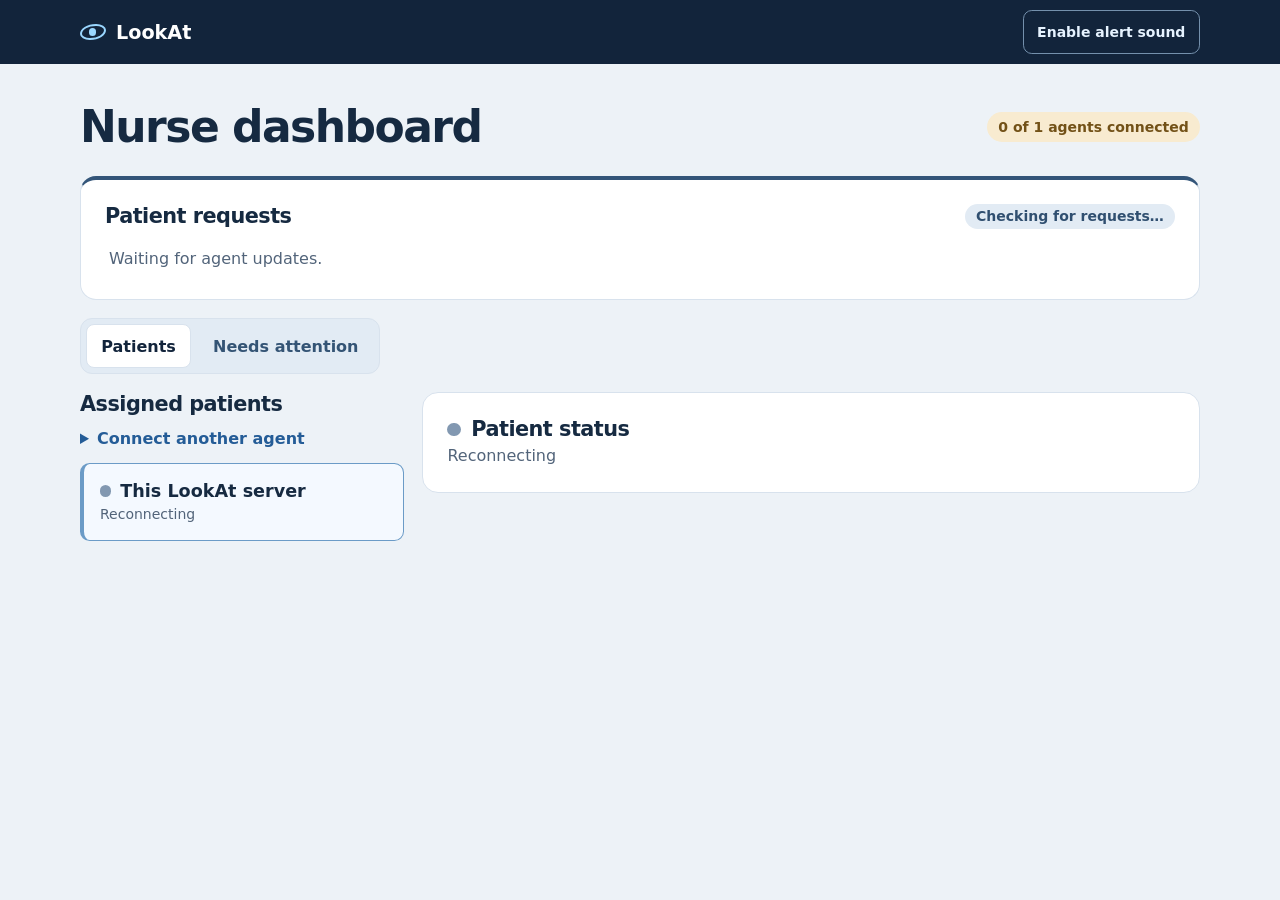
==== web/nurse.html @ e1f78a13 "Merge remote-tracking branch 'origin/William' into p2-paco-merge # Conflicts: #	lookat/nurse_bridge." ====
<!doctype html>
<html lang="en">
<head>
  <meta charset="utf-8">
  <meta name="viewport" content="width=device-width, initial-scale=1">
  <meta name="theme-color" content="#12243b">
  <title>Nurse dashboard | LookAt</title>
  <link rel="stylesheet" href="/web/nurse.css">
  <script defer src="/web/nurse.js"></script>
</head>
<body>
  <header class="topbar">
    <div class="wrap topbar-inner">
      <div class="brand"><span class="brand-mark" aria-hidden="true"></span>LookAt</div>
      <button id="sound" class="button sound" type="button" aria-pressed="false">Enable alert sound</button>
    </div>
  </header>
  <main class="wrap dashboard">
    <div class="page-heading">
      <h1>Nurse dashboard</h1>
      <p id="connection-summary" class="connection" role="status">Connecting to LookAt…</p>
    </div>

    <div id="shift-controls" class="shift-controls" hidden>
      <div>
        <p id="shift-status" role="status"></p>
        <p id="shift-ai-status" class="muted"></p>
      </div>
      <button id="start-shift" class="button primary" type="button">Start shift</button>
      <button id="end-shift" class="button" type="button" hidden>End shift</button>
    </div>

    <section id="request-queue" class="panel request-queue" aria-labelledby="request-heading">
      <div class="section-heading">
        <h2 id="request-heading">Patient requests</h2>
        <span id="queue-count" class="count" role="status">Checking for requests…</span>
      </div>
      <div id="alerts" class="alert-list request-list" tabindex="0" aria-label="Open patient requests">
        <p class="empty">Waiting for agent updates.</p>
      </div>
    </section>

    <div class="tabs" role="tablist" aria-label="Nurse dashboard views">
      <button id="patients-tab" type="button" role="tab" aria-selected="true" aria-controls="overview">Patients</button>
      <button id="attention-tab" type="button" role="tab" aria-selected="false" aria-controls="attention" tabindex="-1">
        Needs attention <span id="alert-count" class="count" hidden></span>
      </button>
    </div>
    <p id="alert-announcement" class="visually-hidden" role="alert"></p>
    <section id="attention" class="panel intervention" role="tabpanel" aria-labelledby="attention-tab" tabindex="0" hidden>
      <h2>Request history</h2>
      <p id="handled-empty" class="empty">No handled requests yet.</p>
      <details id="history" class="history" hidden>
        <summary id="history-label">Handled alerts</summary>
        <div id="handled" class="alert-list"></div>
      </details>
    </section>

    <div id="overview" class="patient-grid" role="tabpanel" aria-labelledby="patients-tab" tabindex="0">
      <section class="roster" aria-labelledby="patient-heading">
        <div class="section-heading">
          <h2 id="patient-heading">Assigned patients</h2>
          <details class="agent-setup">
            <summary>Connect another agent</summary>
            <form id="connect-form">
              <label for="agent-url">LookAt server URL</label>
              <input id="agent-url" name="agent-url" type="url" placeholder="http://room-device:8000" required>
              <button class="button primary" type="submit">Connect agent</button>
            </form>
          </details>
        </div>
        <ul id="patients" class="patient-list"></ul>
      </section>
      <section id="patient-panel" class="panel details" aria-labelledby="details-heading">
        <div class="section-heading">
          <div>
            <h2 id="details-heading" class="patient-marker" tabindex="-1">Patient status</h2>
            <p id="patient-status" class="muted" role="status">Waiting for patient data…</p>
          </div>
          <a id="patient-screen" class="button" target="_blank" rel="noopener" hidden>Open patient screen</a>
        </div>
        <div id="patient-actions" hidden>
          <form id="question-form" class="question-composer" aria-labelledby="composer-heading">
            <h3 id="composer-heading">Ask the patient</h3>
            <label for="question">Question</label>
            <textarea id="question" rows="2" maxlength="300" required></textarea>
            <label for="options" id="options-label">Answer choices, one per line</label>
            <textarea id="options" rows="2" maxlength="500" required>Yes
No</textarea>
            <p id="options-source" class="muted option-source"></p>
            <div class="form-row">
              <button id="send-question" class="button primary" type="submit">Send question</button>
              <button id="draft-question" class="button" type="button" hidden>Draft with Claude</button>
              <button id="send-message" class="button" type="button" title="The patient reads it and answers OK">Send as message</button>
              <button id="suggest-choices" class="button" type="button" hidden>Suggest choices</button>
              <button id="end-session" class="button" type="button" hidden>End conversation</button>
            </div>
          </form>
          <div id="latest-reply" class="latest-reply" role="status" hidden></div>
          <section id="simulated-reply" class="note simulation" aria-label="Simulate patient reply" hidden></section>
        </div>
        <details id="profile-details" class="profile-details" hidden>
          <summary>Patient profile and history</summary>
          <div id="notes"></div>
          <section id="history-panel" class="note" aria-labelledby="history-heading" hidden>
            <div class="section-heading">
              <h3 id="history-heading">Chat history</h3>
              <small id="history-source" class="muted" hidden></small>
            </div>
            <div id="chat-history"></div>
          </section>
          <section id="simulation" class="note simulation" hidden></section>
          <form id="presence-form" class="note" hidden>
            <label for="presence">Visitor status</label>
            <div class="form-row">
              <select id="presence">
                <option value="unknown">Unknown</option>
                <option value="present">Visitors present</option>
                <option value="absent">No visitors</option>
              </select>
              <button id="save-presence" class="button" type="submit">Save status</button>
            </div>
          </form>
          <button id="visit" class="button profile-visit" type="button" hidden>Log visit</button>
        </details>
      </section>
    </div>

    <section id="supervisor-panel" class="panel supervisor" aria-labelledby="supervisor-heading" hidden>
      <div class="section-heading">
        <h2 id="supervisor-heading">Suggested check-ins</h2>
        <span id="supervisor-mode" class="muted">Two-patient simulation</span>
      </div>
      <div id="proposals" class="proposal-list" aria-live="polite"></div>
    </section>

    <section id="shift-panel" class="panel shift-panel" aria-labelledby="shift-heading" hidden>
      <h2 id="shift-heading">Shift feeds</h2>
      <div id="shift-feeds" class="shift-feeds"></div>
    </section>

    <p id="feedback" class="feedback" role="status" hidden></p>
  </main>
  <dialog id="request-question-dialog" aria-labelledby="request-question-heading">
    <form id="request-question-form">
      <h2 id="request-question-heading">Ask about this request</h2>
      <p id="request-question-context" class="muted patient-marker"></p>
      <label for="request-question">Question</label>
      <textarea id="request-question" rows="2" maxlength="300" required autofocus></textarea>
      <div id="request-branches" class="request-branches" hidden>
        <p id="request-branches-source" class="muted option-source"></p>
        <fieldset>
          <legend>Left choice</legend>
          <label for="request-left-label">Patient answer</label>
          <input id="request-left-label" maxlength="60">
          <label for="request-left-step">Nurse next step</label>
          <input id="request-left-step" maxlength="160">
        </fieldset>
        <fieldset>
          <legend>Right choice</legend>
          <label for="request-right-label">Patient answer</label>
          <input id="request-right-label" maxlength="60">
          <label for="request-right-step">Nurse next step</label>
          <input id="request-right-step" maxlength="160">
        </fieldset>
      </div>
      <p id="request-question-feedback" class="muted" role="status" hidden></p>
      <div class="form-row">
        <button id="draft-request-branches" class="button primary" type="submit">Suggest two choices</button>
        <button id="draft-request-question" class="button" type="button" hidden>Draft with Claude</button>
        <button id="send-request-question" class="button primary" type="button" hidden>Send question</button>
        <button id="cancel-request-question" class="button" type="button">Cancel</button>
      </div>
    </form>
  </dialog>
  <dialog id="arrival-eta-dialog" aria-labelledby="arrival-eta-heading">
    <form id="arrival-eta-form">
      <h2 id="arrival-eta-heading">Send arrival estimate</h2>
      <p id="arrival-eta-context" class="muted"></p>
      <label for="arrival-eta-minutes">Estimated minutes until arrival</label>
      <input id="arrival-eta-minutes" type="number" min="1" max="120" step="1" required autofocus>
      <p id="arrival-eta-feedback" class="muted" role="status"></p>
      <div class="form-row">
        <button id="send-arrival-eta" class="button primary" type="submit">Send estimate</button>
        <button id="cancel-arrival-eta" class="button" type="button">Cancel</button>
      </div>
    </form>
  </dialog>
  <dialog id="eta-reminder-dialog" aria-labelledby="eta-reminder-heading" aria-describedby="eta-reminder-request">
    <form id="eta-reminder-form">
      <h2 id="eta-reminder-heading"></h2>
      <p id="eta-reminder-request" class="muted"></p>
      <button id="eta-attended" class="button primary" type="button" autofocus>Yes</button>
      <label for="eta-extension-minutes">Extend by how many minutes?</label>
      <div class="form-row">
        <input id="eta-extension-minutes" type="number" min="1" max="120" step="1" required>
        <button id="eta-extend" class="button" type="submit">Extend ETA</button>
      </div>
      <p id="eta-reminder-feedback" class="muted" role="status"></p>
    </form>
  </dialog>
</body>
</html>
---- web/nurse.css ----
:root {
  color-scheme: light;
  font-family: "Segoe UI", system-ui, sans-serif;
  background: #edf2f7;
  color: #162a41;
  --navy: #12243b;
  --muted: #52647a;
  --line: #d8e2ed;
  --blue: #245c97;
  --urgent: #a22732;
}

[data-patient-color="blue"] { --patient-accent: #3469a4; --patient-soft: #e8f2fd; --patient-ink: #244d79; }
[data-patient-color="teal"] { --patient-accent: #17766a; --patient-soft: #e0f3ee; --patient-ink: #12564d; }
[data-patient-color="violet"] { --patient-accent: #7856a9; --patient-soft: #f1eafa; --patient-ink: #573c7d; }
[data-patient-color="indigo"] { --patient-accent: #515da5; --patient-soft: #eceffd; --patient-ink: #3c4987; }
[data-patient-color="plum"] { --patient-accent: #995487; --patient-soft: #f8edf6; --patient-ink: #743968; }
[data-patient-color="forest"] { --patient-accent: #417148; --patient-soft: #eaf3e8; --patient-ink: #335839; }
[data-patient-color="slate"] { --patient-accent: #4b687d; --patient-soft: #e9f1f6; --patient-ink: #354f63; }
[data-patient-color="stone"] { --patient-accent: #646478; --patient-soft: #f0eff6; --patient-ink: #4b4b61; }
.patient-marker::before {
  content: "";
  display: inline-block;
  width: .65em;
  height: .65em;
  margin-right: .5em;
  border-radius: 50%;
  background: var(--patient-accent, #8298b1);
}

* { box-sizing: border-box; }
[hidden] { display: none !important; }
body { margin: 0; }
button, input, select, textarea { font: inherit; }
button, summary { cursor: pointer; }
button:disabled { cursor: default; opacity: .65; }
:focus-visible { outline: 3px solid #3777be; outline-offset: 3px; }
h1, h2, h3, p, ul { margin: 0; }
h1 { font-size: clamp(1.9rem, 4vw, 2.75rem); line-height: 1.12; letter-spacing: -.035em; }
h2 { font-size: 1.3rem; letter-spacing: -.025em; }
h3 { font-size: 1rem; }
p, li { line-height: 1.5; overflow-wrap: anywhere; }

.wrap { width: min(70rem, calc(100% - 2rem)); margin-inline: auto; }
.topbar { background: var(--navy); color: white; }
.topbar-inner, .section-heading, .page-heading, .alert-meta {
  display: flex;
  justify-content: space-between;
  align-items: center;
  gap: .8rem;
  flex-wrap: wrap;
}
.topbar-inner { min-height: 4rem; }
.brand { display: flex; align-items: center; gap: .65rem; font-size: 1.2rem; font-weight: 700; }
.brand-mark {
  display: grid;
  place-items: center;
  width: 1.6rem;
  height: 1rem;
  border: 2px solid #9ad7ff;
  border-radius: 65% 40%;
}
.brand-mark::after { content: ""; width: .45rem; height: .45rem; border-radius: 50%; background: #9ad7ff; }
.dashboard { display: grid; gap: 1.15rem; padding-block: 2.4rem 3rem; }
.page-heading { margin-bottom: .35rem; }
.shift-controls { display: flex; align-items: center; justify-content: space-between; gap: .65rem; flex-wrap: wrap; }
.shift-controls p:first-child { font-weight: 650; }
.shift-controls p + p { font-size: .85rem; }
.tabs { display: flex; flex-wrap: wrap; gap: .4rem; padding: .3rem; border: 1px solid var(--line); border-radius: .75rem; background: #e2ebf4; justify-self: start; }
.tabs button {
  min-height: 2.75rem;
  display: flex;
  align-items: center;
  gap: .55rem;
  padding-inline: .9rem;
  color: #345475;
  background: transparent;
  border: 1px solid transparent;
  border-radius: .5rem;
  font-weight: 650;
}
.tabs button[aria-selected="true"] { background: white; border-color: var(--line); color: var(--navy); }
.tabs .count { padding: .02rem .45rem; }
.count[data-urgent="true"] { background: #f8dce0; color: #86232e; }
.connection, .count, .alert-kind {
  border-radius: 2rem;
  padding: .28rem .7rem;
  background: #e2ebf4;
  color: #304f70;
  font-size: .875rem;
  font-weight: 650;
}
.connection[data-state="ready"] { background: #dfeee6; color: #22573e; }
.connection[data-state="partial"] { background: #f8ebd0; color: #725117; }
.panel { background: white; border: 1px solid var(--line); border-radius: 1rem; padding: clamp(1rem, 3vw, 1.5rem); }
.intervention { border-top: 4px solid #53779d; }
.request-queue { border-top: 4px solid #335579; }
.request-list { max-height: min(18rem, 34vh); overflow-y: auto; padding: .25rem; }
.request-list:has(.alert-card) { grid-template-columns: repeat(auto-fit, minmax(min(100%, 18rem), 1fr)); }
.request-list .alert-card { display: flex; flex-direction: column; }
.request-list .alert-actions { margin-top: auto; padding-top: .75rem; }
.request-list .alert-card h3 { font-size: 1.12rem; line-height: 1.35; }
.priority-label { border-radius: 2rem; padding: .18rem .55rem; background: #dfeaf6; color: #294b6b; font-weight: 750; }
.alert-card[data-priority="urgent"] { background: #fff0f1; border-left-color: var(--urgent); }
.alert-card[data-priority="urgent"] .priority-label { background: #f4d4d9; color: #7a1f2b; }
.alert-card[data-priority="soon"] { background: #fff7e6; border-left-color: #a16a15; }
.alert-card[data-priority="soon"] .priority-label { background: #f5e1b7; color: #65440f; }
.alert-card[data-priority="unrated"] .priority-label { background: #e8edf3; color: #465b70; }
.request-recommendation { font-weight: 650; }
.supervisor { border-top: 4px solid var(--blue); }
.proposal-list { display: grid; grid-template-columns: repeat(auto-fit, minmax(min(100%, 20rem), 1fr)); gap: .75rem; margin-top: .9rem; }
.proposal { display: flex; flex-direction: column; }
.proposal[data-patient-color] { border-left-color: var(--patient-accent); }
.proposal-branches { padding-left: 1.5rem; margin: .7rem 0; }
.proposal-branches li + li { margin-top: .45rem; }
.proposal-branches small { display: block; }
.proposal .alert-actions { margin-top: auto; padding-top: .75rem; }
.shift-feeds { display: grid; grid-template-columns: repeat(auto-fit, minmax(min(100%, 19rem), 1fr)); gap: .75rem; margin-top: .9rem; }
.shift-feed { background: #f7fafc; border: 1px solid var(--line); border-radius: .65rem; padding: .85rem 1rem; }
.shift-feed[data-patient-color], #patient-panel[data-patient-color] { border-top: 3px solid var(--patient-accent); }
.shift-feed h3 { margin-bottom: .35rem; }
.shift-feed ul { list-style: none; padding: 0; margin: 0; max-height: 17rem; overflow: auto; }
.shift-feed li { padding: .5rem 0; }
.shift-feed li + li { border-top: 1px solid var(--line); }
.shift-feed time { color: var(--muted); font-size: .8rem; font-variant-numeric: tabular-nums; }
.shift-response { display: block; color: var(--blue); font-size: .85rem; margin-top: .15rem; }
.demo-camera { display: block; margin: .5rem 0 .75rem; padding: .55rem .7rem; border-radius: .5rem; background: #e6eef8; color: #244a76; font-weight: 650; }
.demo-camera:hover { background: #d9e7f6; }
.demo-camera small { display: block; font-weight: 400; color: var(--muted); }
.simulation { display: grid; justify-items: start; gap: .6rem; }
.simulation a.button { text-decoration: none; }
.alert-list { display: grid; gap: .7rem; margin-top: .9rem; }
.alert-card {
  padding: .85rem 1rem;
  border: 1px solid var(--line);
  border-left: 4px solid #668db2;
  border-radius: .65rem;
  background: #f7fafc;
}
.alert-meta { justify-content: flex-start; font-size: .875rem; color: var(--muted); }
.alert-origin { font-weight: 650; }
.patient-link {
  color: var(--patient-ink, var(--blue));
  background: var(--patient-soft, transparent);
  border: 0;
  border-radius: 2rem;
  padding: .2rem .5rem;
  text-decoration: underline;
  font-weight: 650;
  text-align: left;
}
.alert-card h3 { margin-top: .45rem; }
.alert-card p { margin-top: .25rem; }
.alert-actions { display: flex; flex-wrap: wrap; gap: .5rem; margin-top: .75rem; }
.muted, .empty { color: var(--muted); }
.history { border-top: 1px solid var(--line); margin-top: 1rem; padding-top: .85rem; }
summary { color: var(--blue); font-weight: 650; }
.patient-grid { display: grid; grid-template-columns: minmax(13rem, 1fr) minmax(0, 2.4fr); align-items: start; gap: 1.15rem; }
.patient-list { list-style: none; padding: 0; display: grid; gap: .75rem; margin-top: .9rem; }
.patient-item { display: grid; }
.disconnect {
  justify-self: end;
  min-height: 2.5rem;
  border: 0;
  padding: .25rem .45rem;
  background: transparent;
  color: var(--blue);
  font-size: .875rem;
}
.disconnect:hover:not(:disabled) { text-decoration: underline; }
.patient-tile {
  width: 100%;
  text-align: left;
  padding: .9rem 1rem;
  background: white;
  color: inherit;
  border: 1px solid var(--line);
  border-left: 4px solid var(--patient-accent, var(--line));
  border-radius: .6rem;
  overflow-wrap: anywhere;
}
.patient-tile:hover { border-color: var(--patient-accent, #6b9bc7); }
.patient-tile[aria-pressed="true"] { background: var(--patient-soft, #f4f9ff); border-color: var(--patient-accent, #6b9bc7); }
.patient-name { display: block; font-size: 1.1rem; }
.patient-meta { display: block; color: var(--muted); font-size: .875rem; }
.tile-metrics { display: flex; flex-wrap: wrap; gap: .35rem; margin-top: .65rem; }
.metric { border-radius: .3rem; padding: .15rem .45rem; background: #e7eef6; color: #294b6b; font-size: .875rem; font-weight: 650; }
.button {
  min-height: 2.75rem;
  padding: .45rem .85rem;
  border: 1px solid #acc0d3;
  border-radius: .55rem;
  color: var(--blue);
  background: white;
  font-weight: 650;
}
.button:hover:not(:disabled) { background: #eaf3fd; }
.button.primary { background: var(--blue); color: white; border-color: var(--blue); }
.button.primary:hover:not(:disabled) { background: #174a7c; }
.button.sound { background: transparent; color: #e6f3ff; border-color: #7490ac; font-size: .875rem; }
.button.sound:hover { background: #254158; }
.agent-setup form, #question-form, #presence-form { display: grid; gap: .5rem; }
.agent-setup form { margin-top: .75rem; }
form label { font-size: .875rem; font-weight: 650; }
form :is(input, select, textarea) {
  width: 100%;
  min-height: 2.75rem;
  padding: .45rem .65rem;
  background: white;
  color: inherit;
  border: 1px solid #acc0d3;
  border-radius: .55rem;
}
textarea { resize: vertical; }
.form-row { display: flex; flex-wrap: wrap; gap: .5rem; align-items: center; }
.form-row select {
  appearance: none;
  width: auto;
  padding-right: 2rem;
  background-image: linear-gradient(45deg, transparent 50%, #345475 50%), linear-gradient(135deg, #345475 50%, transparent 50%);
  background-position: right .9rem center, right .6rem center;
  background-size: .3rem .3rem;
  background-repeat: no-repeat;
}
.details .section-heading p { margin-top: .15rem; }
#patient-screen { display: inline-flex; align-items: center; text-decoration: none; }
.question-composer {
  margin-top: .9rem;
  padding: clamp(.8rem, 3vw, 1.15rem);
  border: 1px solid #c9dbef;
  border-radius: .75rem;
  background: #f1f7ff;
}
.question-composer h3 { font-size: 1.2rem; margin-bottom: .15rem; }
.question-composer .form-row { margin-top: .35rem; }
.latest-reply { margin-top: .65rem; padding: .65rem .85rem; border-left: 3px solid #8aaccf; background: #f7fafc; }
.latest-reply .reply-answer { font-weight: 650; }
.conversation { list-style: none; margin: .5rem 0 0; padding: 0; display: grid; gap: .35rem; max-height: 16rem; overflow-y: auto; }
.conversation li { display: grid; grid-template-columns: 3.2rem auto 1fr; gap: .5rem; align-items: baseline; }
.conversation time { color: var(--muted); font-size: .8rem; font-variant-numeric: tabular-nums; }
.conversation .who { font-size: .75rem; font-weight: 700; text-transform: uppercase; letter-spacing: .04em; color: var(--muted); }
.conversation .from-patient .who { color: #2f6f4f; }
.conversation .from-patient .text { font-weight: 650; }
.conversation .choices { color: var(--muted); font-size: .85rem; }
.profile-details { border-top: 1px solid var(--line); margin-top: 1rem; padding-top: .85rem; }
.profile-details > summary { min-height: 2.2rem; padding: .25rem 0; }
.profile-visit { margin-top: .85rem; }
.option-source { font-size: .85rem; }
#request-question-dialog, #arrival-eta-dialog, #eta-reminder-dialog {
  width: min(36rem, calc(100% - 1.5rem));
  max-height: calc(100dvh - 1.5rem);
  padding: clamp(1rem, 3vw, 1.5rem);
  border: 1px solid var(--line);
  border-radius: .85rem;
  color: inherit;
}
#request-question-dialog::backdrop, #arrival-eta-dialog::backdrop, #eta-reminder-dialog::backdrop { background: #12243b73; }
#request-question-form, #arrival-eta-form, #eta-reminder-form, .request-branches, .request-branches fieldset { display: grid; gap: .5rem; }
#arrival-eta-feedback:empty, #eta-reminder-feedback:empty { display: none; }
#eta-attended { justify-self: start; }
.request-branches fieldset { min-width: 0; border: 1px solid var(--line); border-radius: .5rem; margin: 0; }
.request-branches legend { padding: 0 .25rem; font-weight: 650; }
.note { border-top: 1px solid var(--line); margin-top: .9rem; padding-top: .9rem; }
.note p, .note ul { margin-top: .25rem; }
.note ul { padding-left: 1.25rem; }
.note li + li { margin-top: .3rem; }
.profile-metrics { display: grid; grid-template-columns: repeat(2, minmax(0, 1fr)); gap: .5rem; margin: .65rem 0; }
.profile-metrics div { padding: .5rem .6rem; border-radius: .5rem; background: #eef4fb; }
.profile-metrics dt { font-size: .78rem; font-weight: 650; color: var(--muted); }
.profile-metrics dd { margin: .18rem 0 0; overflow-wrap: anywhere; }
.vitals-table { width: 100%; border-collapse: collapse; font-size: .85rem; margin-top: .75rem; }
.vitals-table caption { text-align: left; font-weight: 700; margin-bottom: .3rem; }
.vitals-table th, .vitals-table td { text-align: left; padding: .35rem .3rem; border-bottom: 1px solid var(--line); }
.vitals-table thead { font-size: .78rem; color: var(--muted); }
.current-reading { font-weight: 650; }
.trend-reading { color: var(--muted); font-variant-numeric: tabular-nums; }
.chat-timeline { list-style: none; padding: 0; margin: .6rem 0 0; max-height: 23rem; overflow: auto; }
.chat-entry { display: grid; grid-template-columns: 4.5rem minmax(0, 1fr); gap: .4rem; padding: .5rem 0; }
.chat-entry + .chat-entry { border-top: 1px solid var(--line); }
.chat-time, .chat-action { color: var(--muted); font-size: .875rem; }
.chat-time { font-variant-numeric: tabular-nums; }
.chat-action { margin-left: .5rem; }
.room { display: flex; flex-wrap: wrap; gap: .4rem 1rem; list-style: none; padding: 0 !important; color: var(--muted); }
.room li + li { margin-top: 0; }
.feedback {
  position: sticky;
  bottom: 1rem;
  justify-self: end;
  width: fit-content;
  padding: .75rem 1rem;
  background: var(--navy);
  color: white;
  border-radius: .55rem;
  box-shadow: 0 .35rem 1.5rem #12243b35;
}
.visually-hidden { position: absolute; width: 1px; height: 1px; overflow: hidden; clip-path: inset(50%); white-space: nowrap; }

@media (max-width: 48rem) {
  .patient-grid { grid-template-columns: 1fr; }
  .patient-list { grid-template-columns: repeat(auto-fit, minmax(min(100%, 11rem), 1fr)); max-height: 11rem; overflow-y: auto; }
  .dashboard { padding-top: 1.6rem; }
}
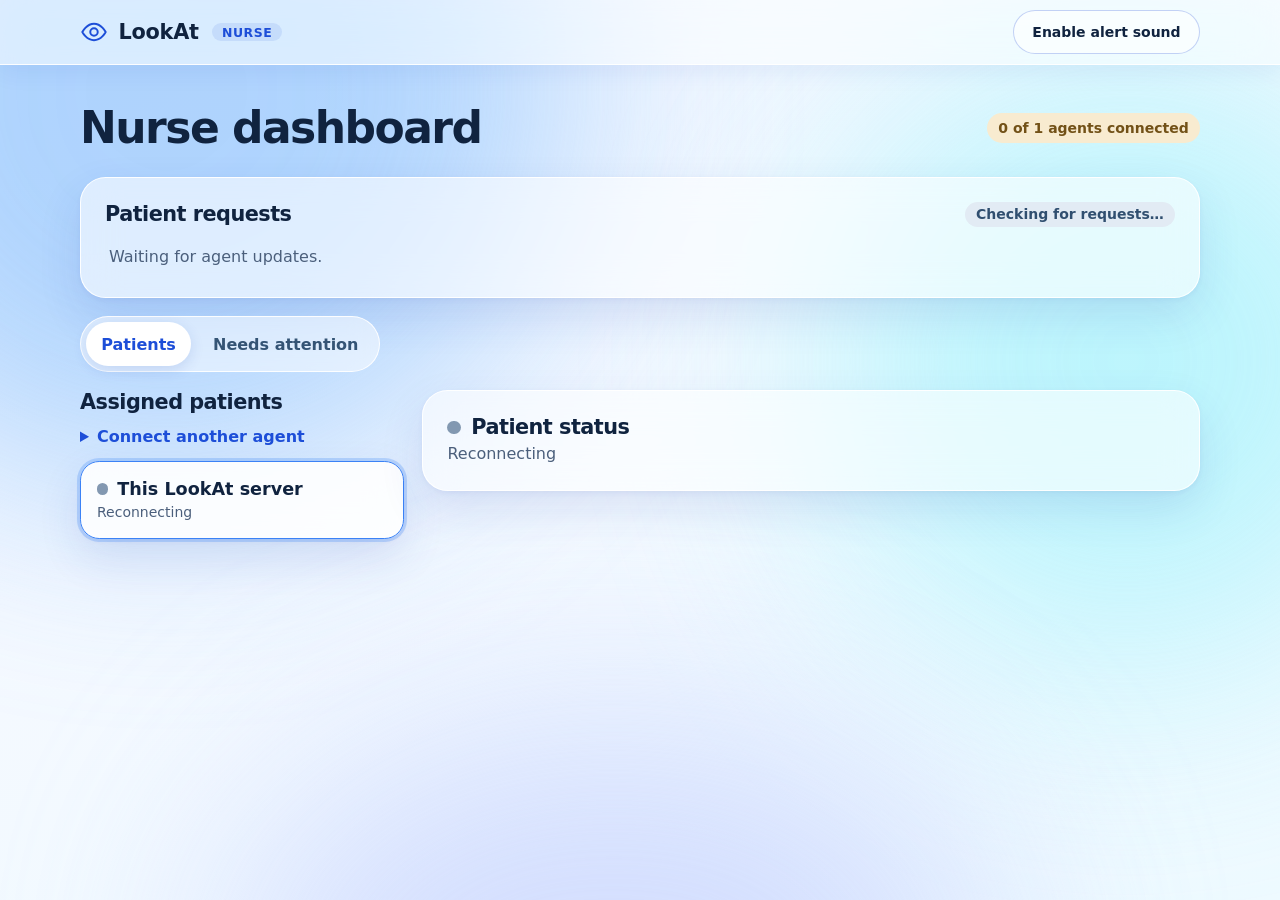
==== commit 1665f055: "Nurse app: room controls, add a fact, answer seconds, Other highlight, Aurora glass look - Room pane" ====
--- a/web/nurse.html
+++ b/web/nurse.html
@@ -3,15 +3,16 @@
 <head>
   <meta charset="utf-8">
   <meta name="viewport" content="width=device-width, initial-scale=1">
-  <meta name="theme-color" content="#12243b">
+  <meta name="theme-color" content="#dbeafe">
   <title>Nurse dashboard | LookAt</title>
   <link rel="stylesheet" href="/web/nurse.css">
   <script defer src="/web/nurse.js"></script>
 </head>
 <body>
+  <div class="aurora" aria-hidden="true"><i class="b1"></i><i class="b2"></i><i class="b3"></i></div>
   <header class="topbar">
     <div class="wrap topbar-inner">
-      <div class="brand"><span class="brand-mark" aria-hidden="true"></span>LookAt</div>
+      <div class="brand"><svg class="brand-eye" viewBox="0 0 24 24" aria-hidden="true"><path d="M2 12s3.6-7 10-7 10 7 10 7-3.6 7-10 7S2 12 2 12z"/><circle cx="12" cy="12" r="3.2"/></svg>LookAt<span class="brand-sub">Nurse</span></div>
       <button id="sound" class="button sound" type="button" aria-pressed="false">Enable alert sound</button>
     </div>
   </header>
@@ -97,6 +98,28 @@
             </div>
           </form>
           <div id="latest-reply" class="latest-reply" role="status" hidden></div>
+          <section id="room-controls" class="room-controls" aria-labelledby="room-heading" hidden>
+            <div class="section-heading">
+              <h3 id="room-heading">Room</h3>
+              <span id="room-temp" class="room-temp"></span>
+            </div>
+            <div class="room-row">
+              <div class="setpoint">
+                <button id="setpoint-down" class="button round" type="button" aria-label="Lower the AC setpoint">−</button>
+                <span><small>AC setpoint</small><b id="setpoint-value">–</b></span>
+                <button id="setpoint-up" class="button round" type="button" aria-label="Raise the AC setpoint">+</button>
+              </div>
+              <button id="toggle-lamp" class="button switch" type="button" aria-pressed="false">Lamp</button>
+              <button id="toggle-fan" class="button switch" type="button" aria-pressed="false">Fan</button>
+            </div>
+            <form id="fact-form" class="fact-form">
+              <label for="fact">Add something the team should know</label>
+              <div class="form-row">
+                <input id="fact" maxlength="200" placeholder="e.g. Prefers the blinds half open">
+                <button class="button" type="submit">Add</button>
+              </div>
+            </form>
+          </section>
           <section id="simulated-reply" class="note simulation" aria-label="Simulate patient reply" hidden></section>
         </div>
         <details id="profile-details" class="profile-details" hidden>
--- a/web/nurse.css
+++ b/web/nurse.css
@@ -300,3 +300,114 @@
   .patient-list { grid-template-columns: repeat(auto-fit, minmax(min(100%, 11rem), 1fr)); max-height: 11rem; overflow-y: auto; }
   .dashboard { padding-top: 1.6rem; }
 }
+
+/* ================= Aurora glass theme: matches the patient screen's day look ================= */
+:root {
+  font-family: "Segoe UI Variable Display", "Segoe UI", system-ui, -apple-system, sans-serif;
+  background: linear-gradient(160deg, #eef5ff 0%, #f5f9ff 45%, #eefaff 100%);
+  color: #10233f;
+  --navy: #10233f;
+  --muted: #4b5f7c;
+  --line: rgba(255, 255, 255, .9);
+  --blue: #1d4ed8;
+  --urgent: #dc2f3c;
+  --glass: rgba(255, 255, 255, .58);
+  --glass-strong: rgba(255, 255, 255, .78);
+  --glass-shadow: 0 18px 44px rgba(30, 64, 175, .12), 0 2px 6px rgba(30, 64, 175, .06);
+}
+body { min-height: 100vh; -webkit-font-smoothing: antialiased; }
+.aurora { position: fixed; inset: 0; z-index: -1; overflow: hidden; pointer-events: none; }
+.aurora i { position: absolute; border-radius: 50%; filter: blur(9vw); opacity: .7; }
+.aurora .b1 { width: 62vw; height: 62vw; left: -18vw; top: -24vw; background: #93c5fd; animation: n-drift1 28s ease-in-out infinite alternate; }
+.aurora .b2 { width: 48vw; height: 48vw; right: -12vw; top: 6vh; background: #a5f3fc; animation: n-drift2 34s ease-in-out infinite alternate; }
+.aurora .b3 { width: 60vw; height: 40vw; left: 18vw; bottom: -26vw; background: #c7d2fe; animation: n-drift3 30s ease-in-out infinite alternate; }
+@keyframes n-drift1 { to { transform: translate(14vw, 10vh) scale(1.1); } }
+@keyframes n-drift2 { to { transform: translate(-12vw, 14vh) scale(.92); } }
+@keyframes n-drift3 { to { transform: translate(-10vw, -12vh) scale(1.08); } }
+@media (prefers-reduced-motion: reduce) { .aurora i { animation: none; } }
+
+/* glass top bar */
+.topbar {
+  position: sticky; top: 0; z-index: 10; color: var(--navy);
+  background: rgba(255, 255, 255, .55); border-bottom: 1px solid rgba(255, 255, 255, .9);
+  backdrop-filter: blur(18px) saturate(1.2); -webkit-backdrop-filter: blur(18px) saturate(1.2);
+  box-shadow: 0 6px 24px rgba(30, 64, 175, .08);
+}
+.brand { font-size: 1.3rem; font-weight: 650; letter-spacing: -.01em; }
+.brand-eye { width: 1.75rem; height: 1.75rem; fill: none; stroke: #1d4ed8; stroke-width: 1.7; stroke-linecap: round; stroke-linejoin: round; }
+.brand-sub {
+  margin-left: .2rem; padding: .12rem .6rem; border-radius: 99px; font-size: .78rem; font-weight: 650;
+  letter-spacing: .04em; text-transform: uppercase; color: #1d4ed8; background: rgba(29, 78, 216, .1);
+}
+.button.sound { color: var(--navy); border-color: rgba(29, 78, 216, .25); background: rgba(255, 255, 255, .6); }
+.button.sound:hover { background: white; }
+
+/* glass panels and cards */
+.panel, .alert-card, .patient-tile, .latest-reply, .room-controls {
+  background: var(--glass); border: 1px solid rgba(255, 255, 255, .92);
+  backdrop-filter: blur(18px); -webkit-backdrop-filter: blur(18px); box-shadow: var(--glass-shadow);
+}
+.panel { border-radius: 1.6rem; }
+.alert-card { border-radius: 1.2rem; border-left-width: 6px; transition: transform .2s ease, box-shadow .2s ease; }
+.alert-card:hover { transform: translateY(-1px); box-shadow: 0 22px 50px rgba(30, 64, 175, .16); }
+.alert-card[data-priority="urgent"] {
+  background: linear-gradient(135deg, rgba(255, 236, 232, .9), rgba(255, 246, 240, .75));
+  border-left-color: var(--urgent);
+  box-shadow: 0 0 0 1px rgba(220, 47, 60, .15), 0 18px 44px rgba(220, 60, 40, .2);
+  animation: n-urgent 2.4s ease-in-out infinite;
+}
+@keyframes n-urgent { 50% { box-shadow: 0 0 0 1px rgba(220, 47, 60, .25), 0 0 34px rgba(255, 110, 70, .35); } }
+.alert-card[data-priority="soon"] { background: linear-gradient(135deg, rgba(255, 247, 225, .9), rgba(255, 252, 240, .75)); border-left-color: #e19a1c; }
+.priority-label { border-radius: 99px !important; }
+.patient-tile { border-radius: 1.2rem; transition: transform .2s ease, border-color .2s; }
+.patient-tile:hover { transform: translateY(-1px); }
+.patient-tile[aria-pressed="true"] {
+  background: rgba(255, 255, 255, .88); border-color: var(--patient-accent, #3b82f6);
+  box-shadow: 0 0 0 3px color-mix(in srgb, var(--patient-accent, #3b82f6) 25%, transparent), var(--glass-shadow);
+}
+.tabs { background: rgba(255, 255, 255, .5); border-color: rgba(255, 255, 255, .9); border-radius: 99px; backdrop-filter: blur(14px); -webkit-backdrop-filter: blur(14px); }
+.tabs button { border-radius: 99px; }
+.tabs button[aria-selected="true"] { background: white; box-shadow: 0 4px 14px rgba(30, 64, 175, .14); color: #1d4ed8; }
+
+/* pill buttons */
+.button {
+  border-radius: 99px; border: 1px solid rgba(29, 78, 216, .22); background: rgba(255, 255, 255, .75);
+  min-height: 2.75rem; padding-inline: 1.15rem; font-weight: 600; color: var(--navy);
+  transition: background .15s, transform .15s, box-shadow .15s;
+}
+.button:hover:not(:disabled) { background: white; box-shadow: 0 6px 18px rgba(30, 64, 175, .14); }
+.button:active:not(:disabled) { transform: scale(.98); }
+.button.primary {
+  color: white; border-color: transparent;
+  background: linear-gradient(180deg, #3b82f6, #1d4ed8); box-shadow: 0 8px 22px rgba(29, 78, 216, .32);
+}
+.button.primary:hover:not(:disabled) { background: linear-gradient(180deg, #4a8cf7, #1e40af); }
+input, select, textarea {
+  border-radius: .9rem !important; border: 1px solid rgba(29, 78, 216, .2) !important;
+  background: rgba(255, 255, 255, .8) !important; min-height: 2.75rem;
+}
+input:focus, select:focus, textarea:focus { outline: none; border-color: #3b82f6 !important; box-shadow: 0 0 0 4px rgba(59, 130, 246, .2); }
+
+/* conversation reads like the patient's chat bubbles */
+.latest-reply { border-radius: 1.2rem; border-left: 0; padding: .9rem 1rem; }
+.conversation { gap: .5rem; }
+.conversation li { padding: .45rem .7rem; border-radius: .9rem; background: rgba(255, 255, 255, .65); }
+.conversation .from-patient { background: rgba(219, 234, 254, .8); }
+.conversation .from-patient .who { color: #1d4ed8; }
+.conversation li.other { background: linear-gradient(135deg, #fff1d6, #ffe7c2); box-shadow: inset 0 0 0 1px rgba(225, 154, 28, .45); }
+.conversation li.other .who, .conversation li.other .text { color: #8a4b00; }
+
+/* room controls and add-a-fact */
+.room-controls { margin-top: .9rem; padding: 1rem 1.1rem; border-radius: 1.2rem; display: grid; gap: .9rem; }
+.room-temp { padding: .2rem .75rem; border-radius: 99px; background: rgba(29, 78, 216, .1); color: #1d4ed8; font-weight: 650; font-size: .9rem; }
+.room-row { display: flex; flex-wrap: wrap; gap: .6rem; align-items: center; }
+.setpoint { display: flex; align-items: center; gap: .6rem; padding: .25rem; border-radius: 99px; background: rgba(255, 255, 255, .7); }
+.setpoint span { display: grid; text-align: center; min-width: 5.5rem; line-height: 1.15; }
+.setpoint small { color: var(--muted); font-size: .72rem; text-transform: uppercase; letter-spacing: .05em; }
+.setpoint b { font-size: 1.15rem; font-variant-numeric: tabular-nums; }
+.button.round { width: 2.75rem; padding: 0; font-size: 1.3rem; }
+.button.switch[aria-pressed="true"] { background: linear-gradient(180deg, #fde68a, #fbbf24); border-color: transparent; color: #5b3a00; box-shadow: 0 6px 20px rgba(251, 191, 36, .4); }
+.fact-form { display: grid; gap: .35rem; }
+.fact-form label { font-size: .875rem; color: var(--muted); font-weight: 600; }
+.fact-form .form-row { display: flex; gap: .5rem; }
+.fact-form input { flex: 1; min-width: 0; padding: 0 .9rem; }
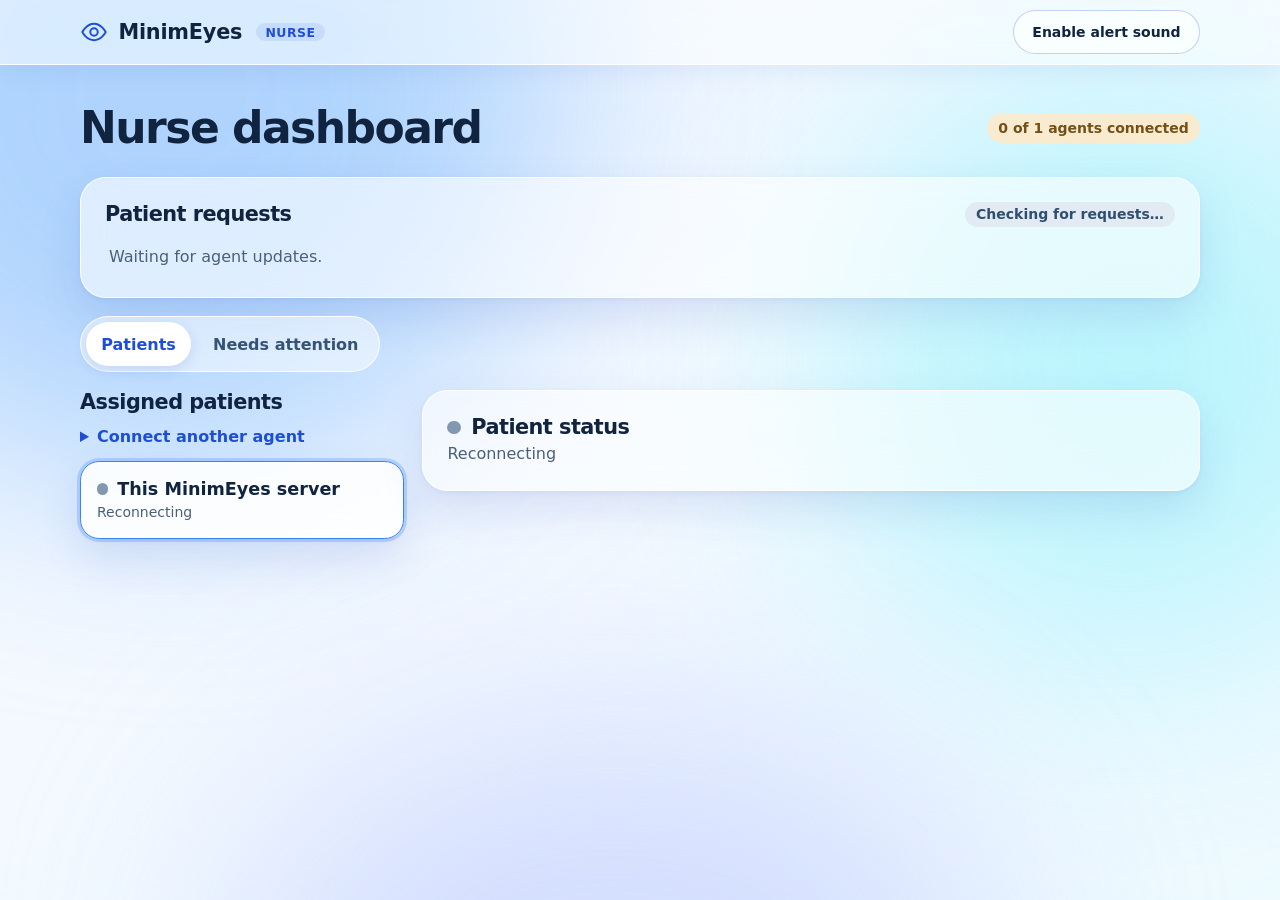
==== commit 95db98a4: "Rename the product to MinimEyes on the patient screen, nurse app and agent dashboard Page titles, br" ====
--- a/web/nurse.html
+++ b/web/nurse.html
@@ -4,7 +4,7 @@
   <meta charset="utf-8">
   <meta name="viewport" content="width=device-width, initial-scale=1">
   <meta name="theme-color" content="#dbeafe">
-  <title>Nurse dashboard | LookAt</title>
+  <title>Nurse dashboard | MinimEyes</title>
   <link rel="stylesheet" href="/web/nurse.css">
   <script defer src="/web/nurse.js"></script>
 </head>
@@ -12,14 +12,14 @@
   <div class="aurora" aria-hidden="true"><i class="b1"></i><i class="b2"></i><i class="b3"></i></div>
   <header class="topbar">
     <div class="wrap topbar-inner">
-      <div class="brand"><svg class="brand-eye" viewBox="0 0 24 24" aria-hidden="true"><path d="M2 12s3.6-7 10-7 10 7 10 7-3.6 7-10 7S2 12 2 12z"/><circle cx="12" cy="12" r="3.2"/></svg>LookAt<span class="brand-sub">Nurse</span></div>
+      <div class="brand"><svg class="brand-eye" viewBox="0 0 24 24" aria-hidden="true"><path d="M2 12s3.6-7 10-7 10 7 10 7-3.6 7-10 7S2 12 2 12z"/><circle cx="12" cy="12" r="3.2"/></svg>MinimEyes<span class="brand-sub">Nurse</span></div>
       <button id="sound" class="button sound" type="button" aria-pressed="false">Enable alert sound</button>
     </div>
   </header>
   <main class="wrap dashboard">
     <div class="page-heading">
       <h1>Nurse dashboard</h1>
-      <p id="connection-summary" class="connection" role="status">Connecting to LookAt…</p>
+      <p id="connection-summary" class="connection" role="status">Connecting to MinimEyes…</p>
     </div>
 
     <div id="shift-controls" class="shift-controls" hidden>
@@ -64,7 +64,7 @@
           <details class="agent-setup">
             <summary>Connect another agent</summary>
             <form id="connect-form">
-              <label for="agent-url">LookAt server URL</label>
+              <label for="agent-url">MinimEyes server URL</label>
               <input id="agent-url" name="agent-url" type="url" placeholder="http://room-device:8000" required>
               <button class="button primary" type="submit">Connect agent</button>
             </form>
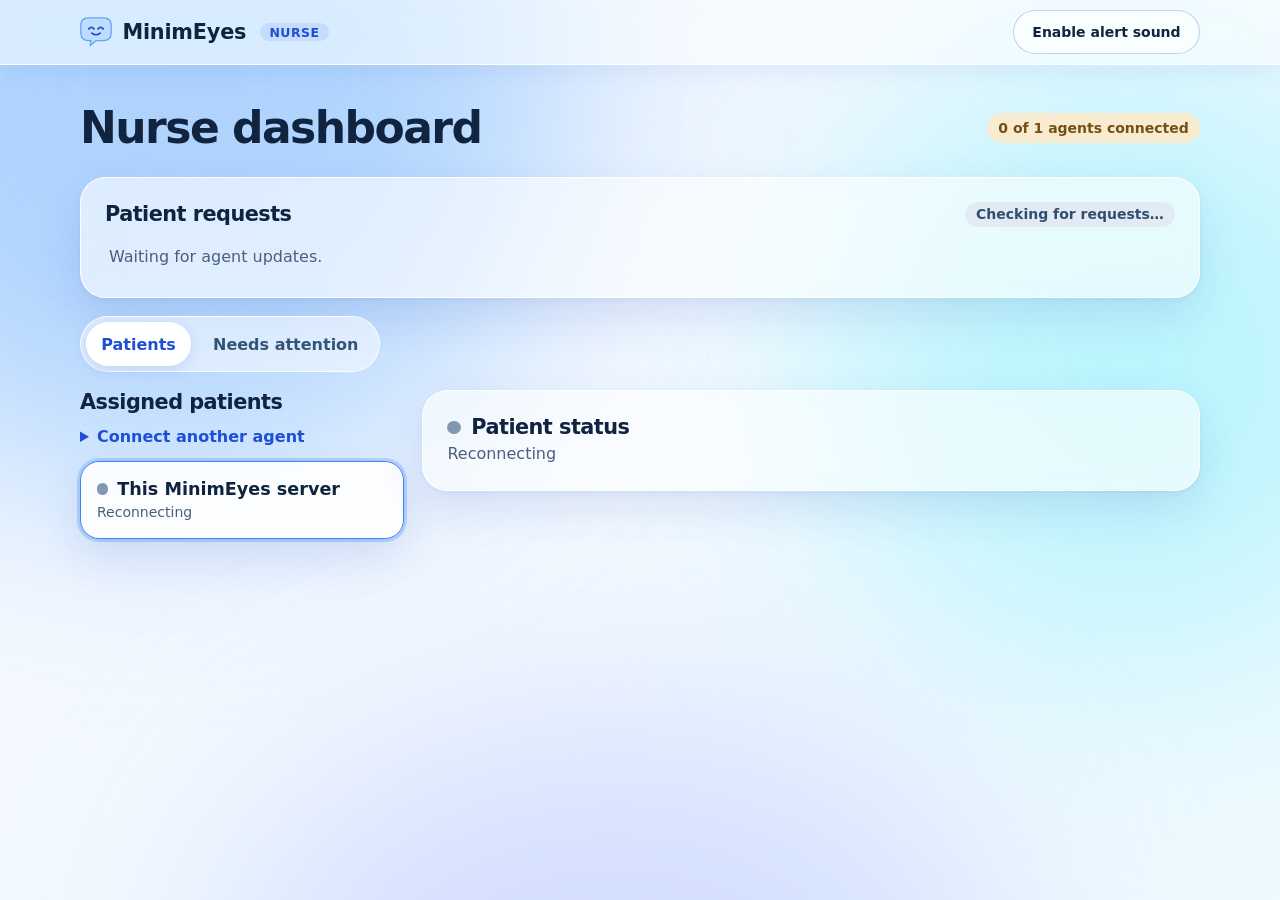
==== commit b7743666: "MinimEyes happy-bubble logo on the patient screen, nurse app and agent dashboard, plus a browser-tab" ====
--- a/web/nurse.html
+++ b/web/nurse.html
@@ -5,6 +5,7 @@
   <meta name="viewport" content="width=device-width, initial-scale=1">
   <meta name="theme-color" content="#dbeafe">
   <title>Nurse dashboard | MinimEyes</title>
+  <link rel="icon" type="image/svg+xml" href="/web/logo.svg">
   <link rel="stylesheet" href="/web/nurse.css">
   <script defer src="/web/nurse.js"></script>
 </head>
@@ -12,7 +13,7 @@
   <div class="aurora" aria-hidden="true"><i class="b1"></i><i class="b2"></i><i class="b3"></i></div>
   <header class="topbar">
     <div class="wrap topbar-inner">
-      <div class="brand"><svg class="brand-eye" viewBox="0 0 24 24" aria-hidden="true"><path d="M2 12s3.6-7 10-7 10 7 10 7-3.6 7-10 7S2 12 2 12z"/><circle cx="12" cy="12" r="3.2"/></svg>MinimEyes<span class="brand-sub">Nurse</span></div>
+      <div class="brand"><svg class="brand-eye" viewBox="0 0 76 70" aria-hidden="true"><path d="M20 2H56Q74 2 74 20V38Q74 56 56 56H38L24 68L26 56H20Q2 56 2 38V20Q2 2 20 2Z" fill="#bfdbfe" stroke="#60a5fa" stroke-width="3" stroke-linejoin="round"/><g fill="none" stroke="#1d4ed8" stroke-linecap="round"><path d="M21 28Q27 21 33 28" stroke-width="4.5"/><path d="M43 28Q49 21 55 28" stroke-width="4.5"/><path d="M28 38Q38 46 48 38" stroke-width="4"/></g></svg>MinimEyes<span class="brand-sub">Nurse</span></div>
       <button id="sound" class="button sound" type="button" aria-pressed="false">Enable alert sound</button>
     </div>
   </header>
--- a/web/nurse.css
+++ b/web/nurse.css
@@ -334,7 +334,7 @@
   box-shadow: 0 6px 24px rgba(30, 64, 175, .08);
 }
 .brand { font-size: 1.3rem; font-weight: 650; letter-spacing: -.01em; }
-.brand-eye { width: 1.75rem; height: 1.75rem; fill: none; stroke: #1d4ed8; stroke-width: 1.7; stroke-linecap: round; stroke-linejoin: round; }
+.brand-eye { width: 2rem; height: 1.85rem; }
 .brand-sub {
   margin-left: .2rem; padding: .12rem .6rem; border-radius: 99px; font-size: .78rem; font-weight: 650;
   letter-spacing: .04em; text-transform: uppercase; color: #1d4ed8; background: rgba(29, 78, 216, .1);
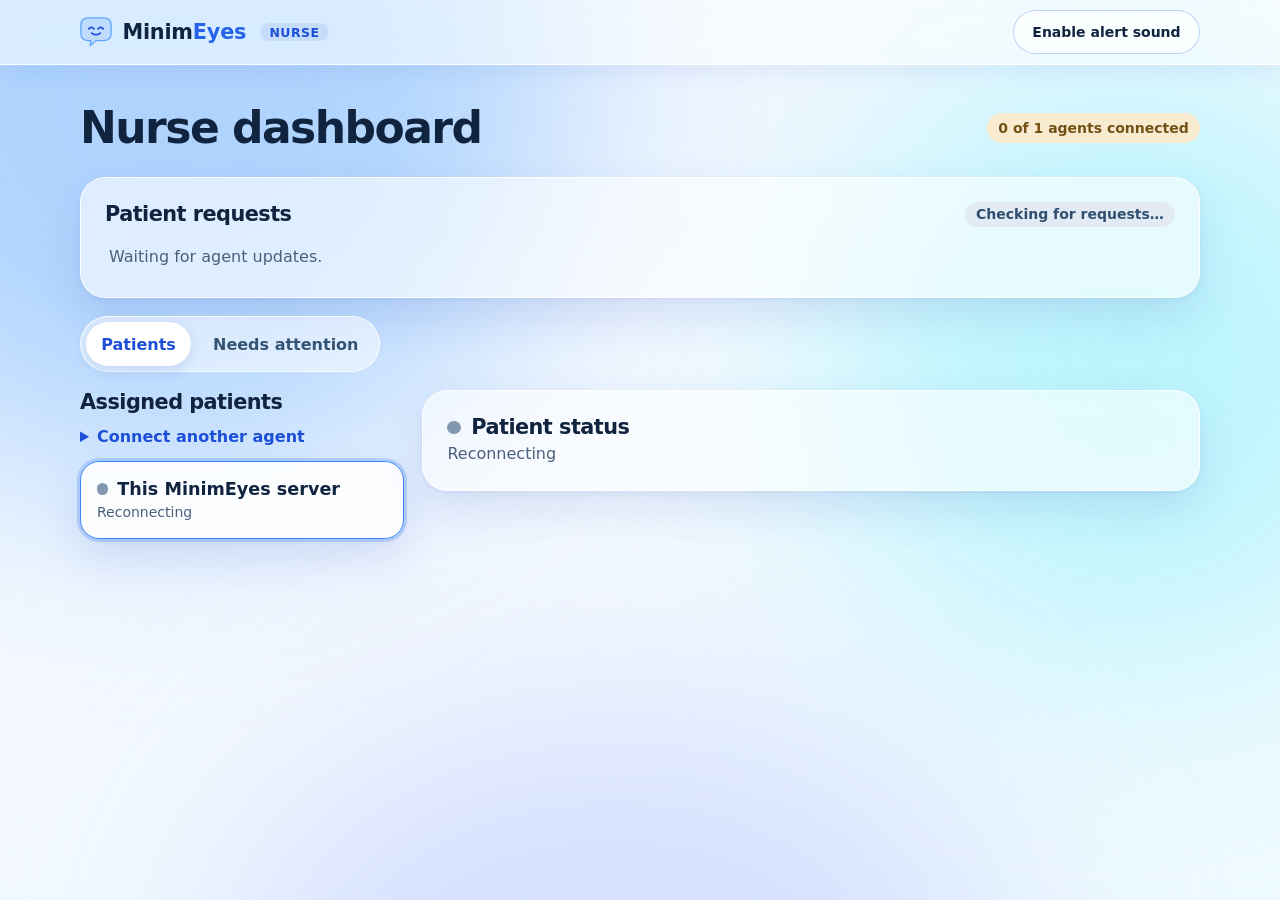
==== commit f359f27f: "Colour 'Eyes' blue in the MinimEyes wordmark on all three pages" ====
--- a/web/nurse.html
+++ b/web/nurse.html
@@ -13,7 +13,7 @@
   <div class="aurora" aria-hidden="true"><i class="b1"></i><i class="b2"></i><i class="b3"></i></div>
   <header class="topbar">
     <div class="wrap topbar-inner">
-      <div class="brand"><svg class="brand-eye" viewBox="0 0 76 70" aria-hidden="true"><path d="M20 2H56Q74 2 74 20V38Q74 56 56 56H38L24 68L26 56H20Q2 56 2 38V20Q2 2 20 2Z" fill="#bfdbfe" stroke="#60a5fa" stroke-width="3" stroke-linejoin="round"/><g fill="none" stroke="#1d4ed8" stroke-linecap="round"><path d="M21 28Q27 21 33 28" stroke-width="4.5"/><path d="M43 28Q49 21 55 28" stroke-width="4.5"/><path d="M28 38Q38 46 48 38" stroke-width="4"/></g></svg>MinimEyes<span class="brand-sub">Nurse</span></div>
+      <div class="brand"><svg class="brand-eye" viewBox="0 0 76 70" aria-hidden="true"><path d="M20 2H56Q74 2 74 20V38Q74 56 56 56H38L24 68L26 56H20Q2 56 2 38V20Q2 2 20 2Z" fill="#bfdbfe" stroke="#60a5fa" stroke-width="3" stroke-linejoin="round"/><g fill="none" stroke="#1d4ed8" stroke-linecap="round"><path d="M21 28Q27 21 33 28" stroke-width="4.5"/><path d="M43 28Q49 21 55 28" stroke-width="4.5"/><path d="M28 38Q38 46 48 38" stroke-width="4"/></g></svg><span>Minim<span class="eyes">Eyes</span></span><span class="brand-sub">Nurse</span></div>
       <button id="sound" class="button sound" type="button" aria-pressed="false">Enable alert sound</button>
     </div>
   </header>
--- a/web/nurse.css
+++ b/web/nurse.css
@@ -335,6 +335,7 @@
 }
 .brand { font-size: 1.3rem; font-weight: 650; letter-spacing: -.01em; }
 .brand-eye { width: 2rem; height: 1.85rem; }
+.brand .eyes { color: #2563eb; }
 .brand-sub {
   margin-left: .2rem; padding: .12rem .6rem; border-radius: 99px; font-size: .78rem; font-weight: 650;
   letter-spacing: .04em; text-transform: uppercase; color: #1d4ed8; background: rgba(29, 78, 216, .1);
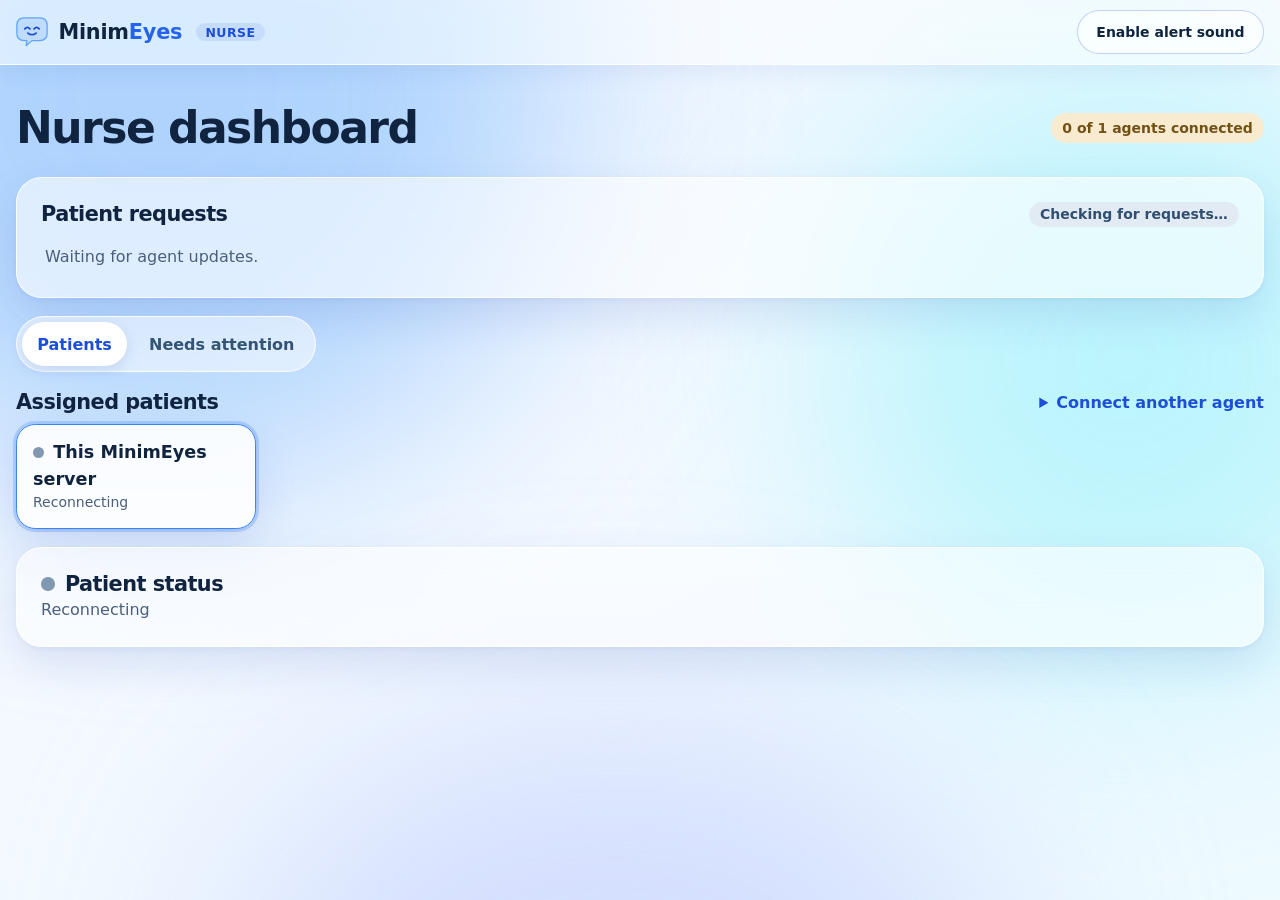
==== commit fa89b91d: "Nurse app: Claude's two questions as cards with Send / Edit, 'Or write your own' below, quieter extr" ====
--- a/web/nurse.html
+++ b/web/nurse.html
@@ -82,23 +82,29 @@
           <a id="patient-screen" class="button" target="_blank" rel="noopener" hidden>Open patient screen</a>
         </div>
         <div id="patient-actions" hidden>
+          <div class="chat-pane">
+          <div id="latest-reply" class="latest-reply" role="status" hidden></div>
           <form id="question-form" class="question-composer" aria-labelledby="composer-heading">
             <h3 id="composer-heading">Ask the patient</h3>
+            <div id="suggested-questions" class="suggested" aria-live="polite" hidden></div>
+            <p class="own-label">Or write your own</p>
             <label for="question">Question</label>
             <textarea id="question" rows="2" maxlength="300" required></textarea>
             <label for="options" id="options-label">Answer choices, one per line</label>
             <textarea id="options" rows="2" maxlength="500" required>Yes
 No</textarea>
             <p id="options-source" class="muted option-source"></p>
-            <div class="form-row">
+            <div class="form-row composer-main">
               <button id="send-question" class="button primary" type="submit">Send question</button>
-              <button id="draft-question" class="button" type="button" hidden>Draft with Claude</button>
               <button id="send-message" class="button" type="button" title="The patient reads it and answers OK">Send as message</button>
-              <button id="suggest-choices" class="button" type="button" hidden>Suggest choices</button>
-              <button id="end-session" class="button" type="button" hidden>End conversation</button>
+            </div>
+            <div class="form-row composer-more">
+              <button id="draft-question" class="button small" type="button" hidden>Draft with Claude</button>
+              <button id="suggest-choices" class="button small" type="button" hidden>Suggest choices</button>
+              <button id="end-session" class="button small end" type="button" hidden>End conversation</button>
             </div>
           </form>
-          <div id="latest-reply" class="latest-reply" role="status" hidden></div>
+          </div>
           <section id="room-controls" class="room-controls" aria-labelledby="room-heading" hidden>
             <div class="section-heading">
               <h3 id="room-heading">Room</h3>
--- a/web/nurse.css
+++ b/web/nurse.css
@@ -412,3 +412,48 @@
 .fact-form label { font-size: .875rem; color: var(--muted); font-weight: 600; }
 .fact-form .form-row { display: flex; gap: .5rem; }
 .fact-form input { flex: 1; min-width: 0; padding: 0 .9rem; }
+
+/* conversation and "Ask the patient" side by side, so the nurse sees the answers while writing the next question */
+.chat-pane { display: grid; grid-template-columns: minmax(0, 1fr) minmax(0, 1fr); gap: 1rem; align-items: start; }
+.chat-pane:has(> #latest-reply[hidden]) { grid-template-columns: minmax(0, 1fr); }
+.chat-pane > .latest-reply { margin-top: 0; position: sticky; top: .5rem; }
+.chat-pane .conversation { max-height: 22rem; }
+@media (max-width: 860px) {
+  .chat-pane { grid-template-columns: minmax(0, 1fr); gap: .6rem; }
+  .chat-pane > .latest-reply { position: static; }
+  .chat-pane .conversation { max-height: 12rem; }
+}
+/* the patient list is a strip of cards above the patient panel, so the conversation + question box get the full width */
+.dashboard { width: min(80rem, calc(100% - 2rem)); }
+.patient-grid { grid-template-columns: minmax(0, 1fr); }
+.patient-list { grid-template-columns: repeat(auto-fill, minmax(min(100%, 15rem), 1fr)); max-height: none; margin-top: .6rem; }
+.topbar .wrap { width: min(80rem, calc(100% - 2rem)); }
+
+/* "Ask the patient": Claude's two questions first (Send / Edit), then "or write your own", then quiet extras */
+.chat-pane { grid-template-columns: minmax(0, .9fr) minmax(0, 1.1fr); }
+.suggested { display: grid; gap: .55rem; margin: .5rem 0 1rem; }
+.suggested-head { display: flex; align-items: baseline; gap: .5rem; flex-wrap: wrap; }
+.suggested-badge { font-size: .78rem; font-weight: 700; letter-spacing: .02em; color: #1d4ed8; }
+.suggested-about { font-size: .8rem; color: var(--muted); }
+.suggested-card { display: flex; align-items: center; gap: .75rem; padding: .7rem .8rem .7rem .95rem; border-radius: .9rem;
+  background: linear-gradient(135deg, #eef5ff, #e6f0fd); border: 1px solid #bcd3f3; box-shadow: 0 1px 2px rgba(30, 64, 140, .06); }
+.suggested-card.picked { border-color: #2563eb; box-shadow: 0 0 0 2px rgba(37, 99, 235, .18); }
+.suggested-text { flex: 1; min-width: 0; display: grid; gap: .35rem; }
+.suggested-text b { font-size: 1.02rem; font-weight: 650; line-height: 1.3; }
+.suggested-tags { display: flex; flex-wrap: wrap; gap: .3rem; }
+.suggested-tags .tag { font-size: .78rem; padding: .1rem .55rem; border-radius: 99px; background: #fff; border: 1px solid #c9daf1; color: #33507a; }
+.suggested-actions { display: flex; gap: .35rem; flex: none; }
+.suggested-wait { margin: 0; font-size: .82rem; color: var(--muted); }
+.own-label { margin: .2rem 0 .1rem; padding-top: .8rem; border-top: 1px solid var(--line, #e2e8f0);
+  font-size: .78rem; font-weight: 700; letter-spacing: .04em; text-transform: uppercase; color: var(--muted); }
+.button.small { padding: .32rem .8rem; font-size: .85rem; min-height: 0; }
+.composer-main { margin-top: .6rem; }
+.composer-more { margin-top: .4rem; gap: .35rem; }
+.composer-more .button { background: transparent; border-color: transparent; color: var(--blue, #1d4ed8); }
+.composer-more .button:hover { background: rgba(37, 99, 235, .08); }
+.composer-more .button.end { color: #b42318; margin-left: auto; }
+@media (max-width: 860px) {
+  .chat-pane { grid-template-columns: minmax(0, 1fr); }
+  .suggested-card { flex-direction: column; align-items: stretch; }
+  .suggested-actions .button { flex: 1; }
+}
